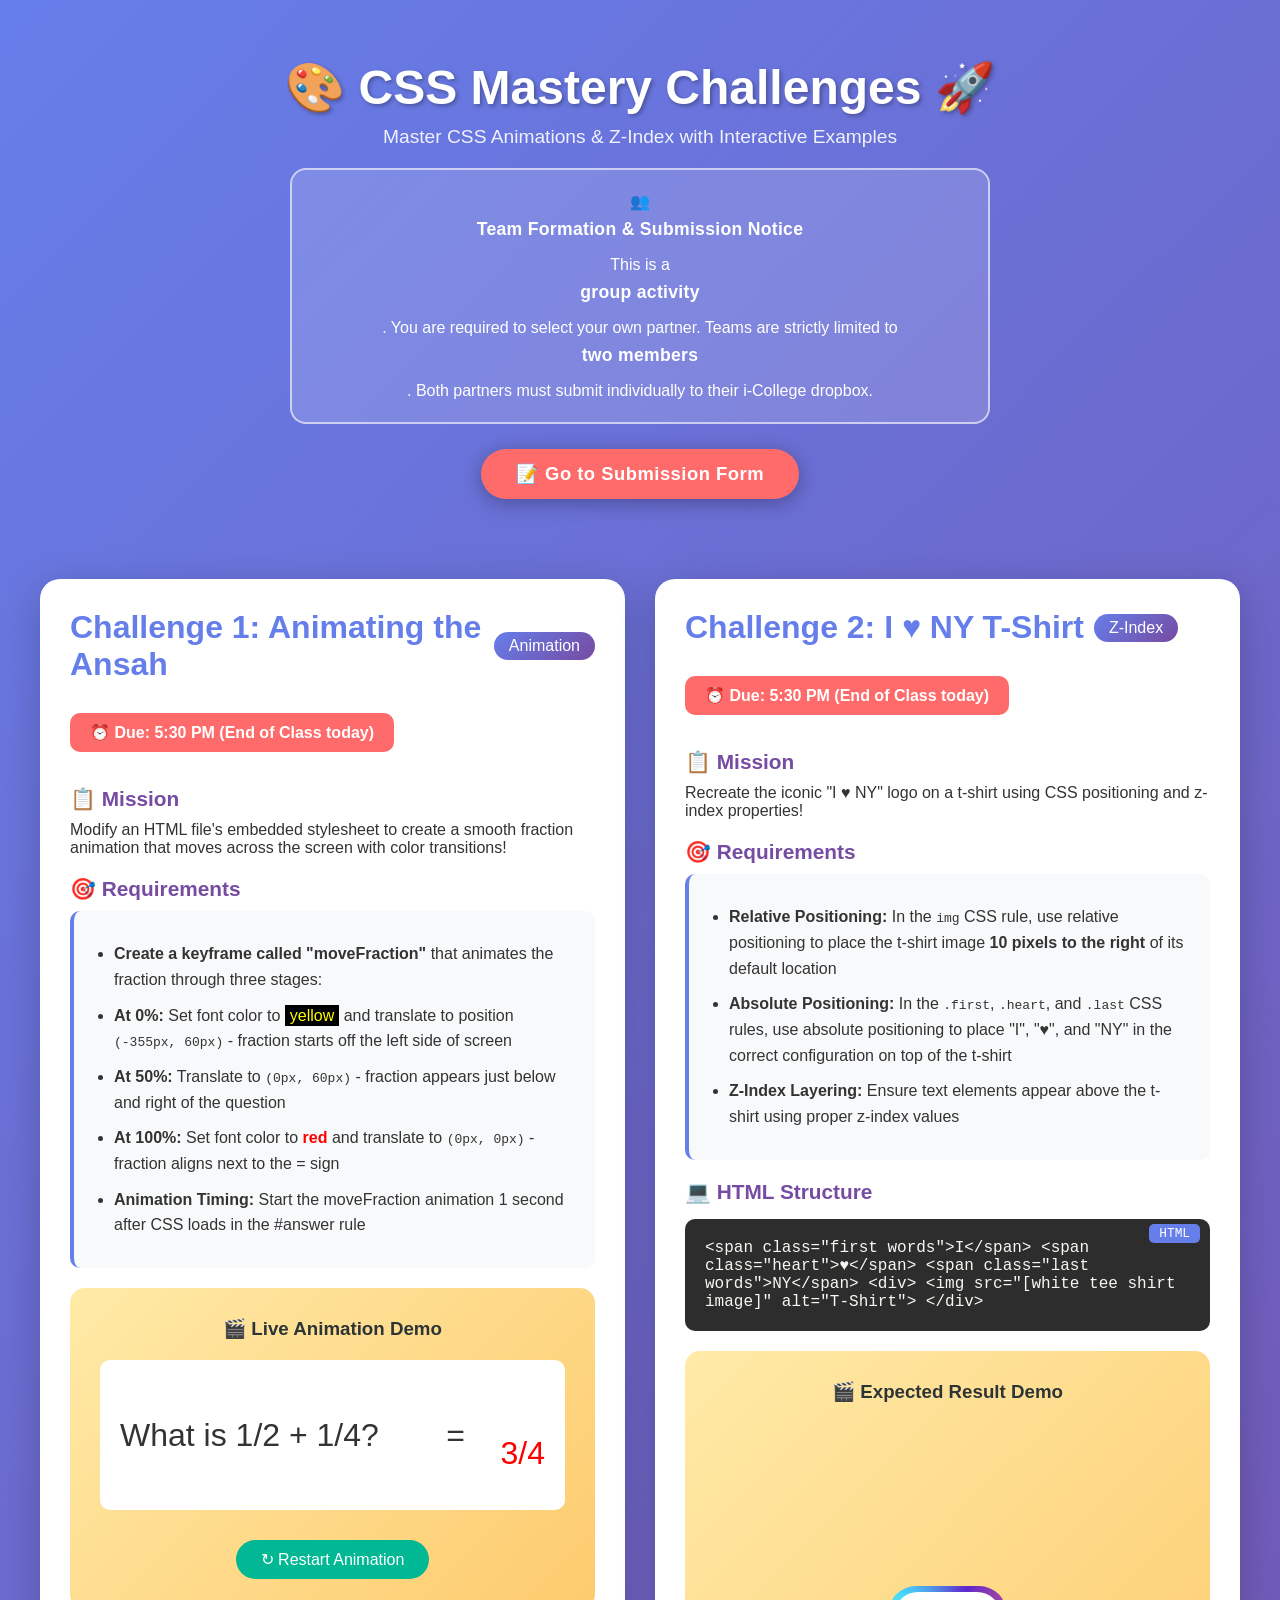
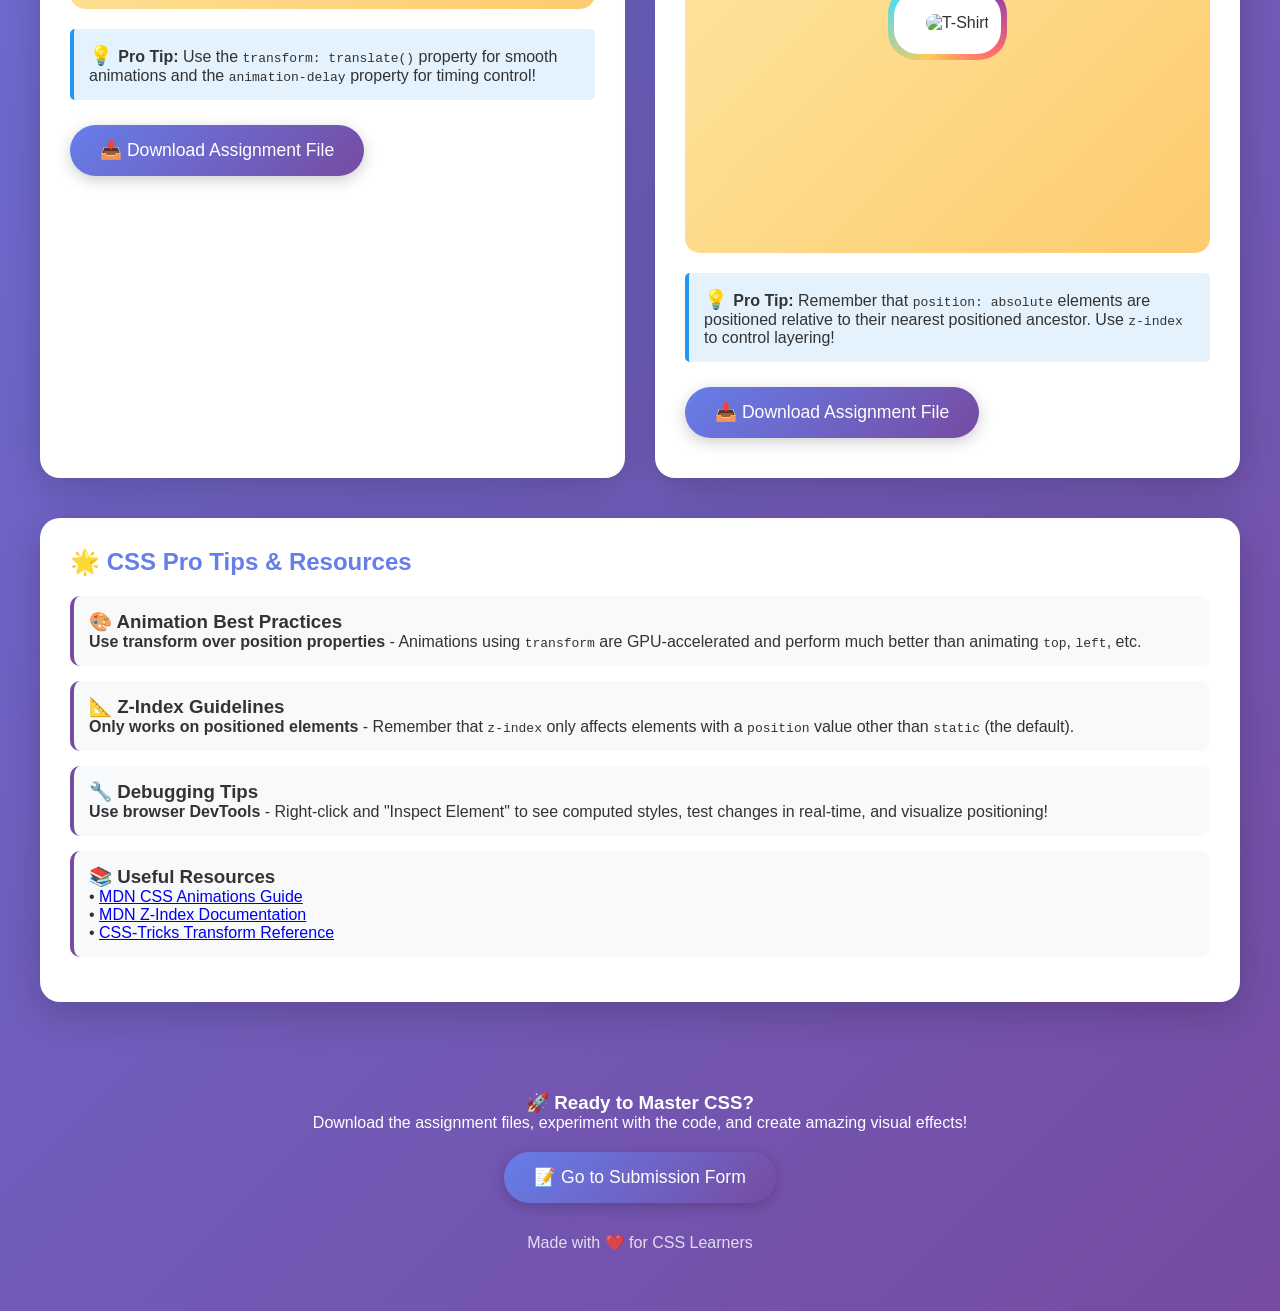
==== css_mastery/submission.html @ a3dac6ff "initilized submission code" ====
<!DOCTYPE html>
<html lang="en">
<head>
    <meta charset="UTF-8">
    <meta name="viewport" content="width=device-width, initial-scale=1.0">
    <title>CSS Animation & Z-Index Challenges 🎨</title>
    <style>
        * {
            margin: 0;
            padding: 0;
            box-sizing: border-box;
        }

        body {
            font-family: 'Segoe UI', Tahoma, Geneva, Verdana, sans-serif;
            background: linear-gradient(135deg, #667eea 0%, #764ba2 100%);
            min-height: 100vh;
            padding: 20px;
            color: #333;
        }

        .container {
            max-width: 1200px;
            margin: 0 auto;
        }

        header {
            text-align: center;
            color: white;
            padding: 40px 20px;
            animation: fadeInDown 1s ease-out;
        }

        header h1 {
            font-size: 3em;
            margin-bottom: 10px;
            text-shadow: 2px 2px 4px rgba(0,0,0,0.3);
        }

        header p {
            font-size: 1.2em;
            opacity: 0.9;
        }

        .assignments-grid {
            display: grid;
            grid-template-columns: repeat(auto-fit, minmax(500px, 1fr));
            gap: 30px;
            margin-top: 40px;
        }

        .assignment-card {
            background: white;
            border-radius: 20px;
            padding: 30px;
            box-shadow: 0 10px 40px rgba(0,0,0,0.2);
            transition: transform 0.3s ease, box-shadow 0.3s ease;
            animation: fadeInUp 1s ease-out;
        }

        .assignment-card:hover {
            transform: translateY(-10px);
            box-shadow: 0 15px 50px rgba(0,0,0,0.3);
        }

        .assignment-card h2 {
            color: #667eea;
            font-size: 2em;
            margin-bottom: 15px;
            display: flex;
            align-items: center;
            gap: 10px;
        }

        .badge {
            background: linear-gradient(135deg, #667eea 0%, #764ba2 100%);
            color: white;
            padding: 5px 15px;
            border-radius: 20px;
            font-size: 0.5em;
            font-weight: normal;
        }

        .due-date {
            background: #ff6b6b;
            color: white;
            padding: 10px 20px;
            border-radius: 10px;
            display: inline-block;
            margin: 15px 0;
            font-weight: bold;
            animation: pulse 2s infinite;
        }

        .section {
            margin: 20px 0;
        }

        .section h3 {
            color: #764ba2;
            margin-bottom: 10px;
            font-size: 1.3em;
        }

        .requirements {
            background: #f8f9fa;
            padding: 20px;
            border-radius: 10px;
            border-left: 4px solid #667eea;
        }

        .requirements ul {
            margin-left: 20px;
        }

        .requirements li {
            margin: 10px 0;
            line-height: 1.6;
        }

        .code-block {
            background: #2d2d2d;
            color: #f8f8f2;
            padding: 20px;
            border-radius: 10px;
            margin: 15px 0;
            overflow-x: auto;
            font-family: 'Courier New', monospace;
            position: relative;
        }

        .code-block::before {
            content: "HTML";
            position: absolute;
            top: 5px;
            right: 10px;
            background: #667eea;
            color: white;
            padding: 2px 10px;
            border-radius: 5px;
            font-size: 0.8em;
        }

        .demo-section {
            background: linear-gradient(135deg, #ffeaa7 0%, #fdcb6e 100%);
            padding: 30px;
            border-radius: 15px;
            margin: 20px 0;
            text-align: center;
        }

        .demo-section h3 {
            color: #2d3436;
            margin-bottom: 20px;
        }

        /* Animation Demo */
        #fraction-demo {
            position: relative;
            height: 150px;
            background: white;
            border-radius: 10px;
            padding: 20px;
            margin: 20px 0;
            overflow: hidden;
        }

        .question {
            font-size: 2em;
            position: absolute;
            left: 20px;
            top: 50%;
            transform: translateY(-50%);
        }

        .equals {
            font-size: 2em;
            position: absolute;
            right: 100px;
            top: 50%;
            transform: translateY(-50%);
        }

        #answer {
            font-size: 2em;
            position: absolute;
            animation: moveFraction 3s ease-in-out 1s forwards;
        }

        @keyframes moveFraction {
            0% {
                color: yellow;
                transform: translate(-355px, 60px);
            }
            50% {
                transform: translate(0px, 60px);
            }
            100% {
                color: red;
                transform: translate(0px, 0px);
            }
        }

        /* T-Shirt Demo */
        #tshirt-demo {
            position: relative;
            height: 400px;
            display: flex;
            justify-content: center;
            align-items: center;
        }

        .tshirt-container {
            position: relative;
            display: inline-block;
            padding: 22px;
            border-radius: 24px;
        }

        .tshirt-container::before {
            content: "";
            position: absolute;
            inset: -6px;
            border-radius: 28px;
            background: conic-gradient(
                from 120deg,
                #ff6b6b,
                #feca57,
                #48dbfb,
                #5f27cd,
                #ff6b6b
            );
            z-index: 0;
        }

        .tshirt-container::after {
            content: "";
            position: absolute;
            inset: 0;
            border-radius: 24px;
            background: white;
            z-index: 0;
        }

        .tshirt-container > * {
            position: relative;
            z-index: 1;
        }

        .tshirt-img {
            position: relative;
            left: 10px;
            width: 300px;
            height: auto;
            z-index: 1;
            border-radius: 12px;
        }

        .overlay-text {
            position: absolute;
            font-size: 3em;
            font-weight: bold;
            font-family: Arial, sans-serif;
        }

        .first {
            top: 100px;
            left: 80px;
            color: white;
            z-index: 10;
        }

        .heart {
            top: 140px;
            left: 110px;
            color: red;
            font-size: 4em;
            z-index: 10;
        }

        .last {
            top: 190px;
            left: 75px;
            color: white;
            z-index: 10;
        }

        .download-btn {
            background: linear-gradient(135deg, #667eea 0%, #764ba2 100%);
            color: white;
            padding: 15px 30px;
            border: none;
            border-radius: 30px;
            font-size: 1.1em;
            cursor: pointer;
            transition: all 0.3s ease;
            text-decoration: none;
            display: inline-block;
            margin: 10px 0;
            box-shadow: 0 4px 15px rgba(0,0,0,0.2);
        }

        .download-btn:hover {
            transform: scale(1.05);
            box-shadow: 0 6px 20px rgba(0,0,0,0.3);
        }

        .interactive-hint {
            background: #e3f2fd;
            border-left: 4px solid #2196f3;
            padding: 15px;
            border-radius: 5px;
            margin: 15px 0;
        }

        .interactive-hint::before {
            content: "💡 ";
            font-size: 1.2em;
        }

        @keyframes fadeInDown {
            from {
                opacity: 0;
                transform: translateY(-30px);
            }
            to {
                opacity: 1;
                transform: translateY(0);
            }
        }

        @keyframes fadeInUp {
            from {
                opacity: 0;
                transform: translateY(30px);
            }
            to {
                opacity: 1;
                transform: translateY(0);
            }
        }

        @keyframes pulse {
            0%, 100% {
                transform: scale(1);
            }
            50% {
                transform: scale(1.05);
            }
        }

        .restart-btn {
            background: #00b894;
            color: white;
            padding: 10px 25px;
            border: none;
            border-radius: 20px;
            cursor: pointer;
            font-size: 1em;
            margin-top: 10px;
            transition: all 0.3s ease;
        }

        .restart-btn:hover {
            background: #00a383;
            transform: scale(1.05);
        }

        .team-alert {
            background: rgba(255,255,255,0.15);
            border: 2px solid rgba(255,255,255,0.6);
            border-radius: 16px;
            padding: 18px 25px;
            margin: 20px auto 0;
            max-width: 700px;
            color: white;
            font-size: 1em;
            line-height: 1.7;
        }

        .team-alert strong {
            font-size: 1.1em;
            display: block;
            margin-bottom: 6px;
            letter-spacing: 0.3px;
        }

        .submit-banner {
            display: inline-block;
            margin-top: 25px;
            background: #ff6b6b;
            color: white;
            padding: 14px 35px;
            border-radius: 30px;
            font-size: 1.15em;
            font-weight: bold;
            text-decoration: none;
            box-shadow: 0 4px 20px rgba(0,0,0,0.3);
            animation: pulse 2s infinite;
            letter-spacing: 0.5px;
        }

        .submit-banner:hover {
            background: #e55a5a;
            transform: scale(1.05);
        }

        footer {
            text-align: center;
            color: white;
            padding: 40px 20px;
            margin-top: 50px;
        }

        .tips-section {
            background: white;
            padding: 30px;
            border-radius: 20px;
            margin-top: 40px;
            box-shadow: 0 10px 40px rgba(0,0,0,0.2);
        }

        .tips-section h2 {
            color: #667eea;
            margin-bottom: 20px;
        }

        .tip-card {
            background: #f8f9fa;
            padding: 15px;
            border-radius: 10px;
            margin: 15px 0;
            border-left: 4px solid #764ba2;
        }

        @media (max-width: 768px) {
            .assignments-grid {
                grid-template-columns: 1fr;
            }
            
            header h1 {
                font-size: 2em;
            }
            
            .tshirt-img {
                width: 200px;
            }
            
            .overlay-text {
                font-size: 2em;
            }
        }
    </style>
</head>
<body>
    <div class="container">
        <header>
            <h1>🎨 CSS Mastery Challenges 🚀</h1>
            <p>Master CSS Animations & Z-Index with Interactive Examples</p>

            <div class="team-alert">
                👥 <strong>Team Formation &amp; Submission Notice</strong>
                This is a <strong>group activity</strong>. You are required to select your own partner.
                Teams are strictly limited to <strong>two members</strong>.
                Both partners must submit individually to their i-College dropbox.
            </div>

            <a href="submission_Template.html" class="submit-banner">📝 Go to Submission Form</a>
        </header>

        <div class="assignments-grid">
            <!-- Assignment 1: Animation -->
            <div class="assignment-card">
                <h2>
                    Challenge 1: Animating the Ansah
                    <span class="badge">Animation</span>
                </h2>
                
                <div class="due-date">⏰ Due: 5:30 PM (End of Class today)</div>

                <div class="section">
                    <h3>📋 Mission</h3>
                    <p>Modify an HTML file's embedded stylesheet to create a smooth fraction animation that moves across the screen with color transitions!</p>
                </div>

                <div class="section">
                    <h3>🎯 Requirements</h3>
                    <div class="requirements">
                        <ul>
                            <li><strong>Create a keyframe called "moveFraction"</strong> that animates the fraction through three stages:</li>
                            <li><strong>At 0%:</strong> Set font color to <span style="color: yellow; background: black; padding: 2px 5px;">yellow</span> and translate to position <code>(-355px, 60px)</code> - fraction starts off the left side of screen</li>
                            <li><strong>At 50%:</strong> Translate to <code>(0px, 60px)</code> - fraction appears just below and right of the question</li>
                            <li><strong>At 100%:</strong> Set font color to <span style="color: red; font-weight: bold;">red</span> and translate to <code>(0px, 0px)</code> - fraction aligns next to the = sign</li>
                            <li><strong>Animation Timing:</strong> Start the moveFraction animation 1 second after CSS loads in the #answer rule</li>
                        </ul>
                    </div>
                </div>

                <div class="demo-section">
                    <h3>🎬 Live Animation Demo</h3>
                    <div id="fraction-demo">
                        <span class="question">What is 1/2 + 1/4?</span>
                        <span class="equals">=</span>
                        <span id="answer" style="right: 20px; top: 50%; transform: translateY(-50%);">3/4</span>
                    </div>
                    <button class="restart-btn" onclick="restartAnimation()">↻ Restart Animation</button>
                </div>

                <div class="interactive-hint">
                    <strong>Pro Tip:</strong> Use the <code>transform: translate()</code> property for smooth animations and the <code>animation-delay</code> property for timing control!
                </div>

                <a href="challenge1_2.docx" class="download-btn">
                    📥 Download Assignment File
                </a>
            </div>

            <!-- Assignment 2: Z-Index -->
            <div class="assignment-card">
                <h2>
                    Challenge 2: I ♥ NY T-Shirt
                    <span class="badge">Z-Index</span>
                </h2>
                
                <div class="due-date">⏰ Due: 5:30 PM (End of Class today)</div>

                <div class="section">
                    <h3>📋 Mission</h3>
                    <p>Recreate the iconic "I ♥ NY" logo on a t-shirt using CSS positioning and z-index properties!</p>
                </div>

                <div class="section">
                    <h3>🎯 Requirements</h3>
                    <div class="requirements">
                        <ul>
                            <li><strong>Relative Positioning:</strong> In the <code>img</code> CSS rule, use relative positioning to place the t-shirt image <strong>10 pixels to the right</strong> of its default location</li>
                            <li><strong>Absolute Positioning:</strong> In the <code>.first</code>, <code>.heart</code>, and <code>.last</code> CSS rules, use absolute positioning to place "I", "♥", and "NY" in the correct configuration on top of the t-shirt</li>
                            <li><strong>Z-Index Layering:</strong> Ensure text elements appear above the t-shirt using proper z-index values</li>
                        </ul>
                    </div>
                </div>

                <div class="section">
                    <h3>💻 HTML Structure</h3>
                    <div class="code-block">
&lt;span class="first words"&gt;I&lt;/span&gt;
&lt;span class="heart"&gt;&hearts;&lt;/span&gt;
&lt;span class="last words"&gt;NY&lt;/span&gt;
&lt;div&gt;
    &lt;img src="[white tee shirt image]" alt="T-Shirt"&gt;
&lt;/div&gt;
                    </div>
                </div>

                <div class="demo-section">
                    <h3>🎬 Expected Result Demo</h3>
                    <div id="tshirt-demo">
                        <div class="tshirt-container">
                            <img class="tshirt-img" src="tshit.png" alt="T-Shirt">
                        </div>
                    </div>
                </div>

                <div class="interactive-hint">
                    <strong>Pro Tip:</strong> Remember that <code>position: absolute</code> elements are positioned relative to their nearest positioned ancestor. Use <code>z-index</code> to control layering!
                </div>

                <a href="challenge1_2.docx" class="download-btn">
                    📥 Download Assignment File
                </a>
            </div>
        </div>

        <!-- Tips Section -->
        <div class="tips-section">
            <h2>🌟 CSS Pro Tips & Resources</h2>
            
            <div class="tip-card">
                <h3>🎨 Animation Best Practices</h3>
                <p><strong>Use transform over position properties</strong> - Animations using <code>transform</code> are GPU-accelerated and perform much better than animating <code>top</code>, <code>left</code>, etc.</p>
            </div>

            <div class="tip-card">
                <h3>📐 Z-Index Guidelines</h3>
                <p><strong>Only works on positioned elements</strong> - Remember that <code>z-index</code> only affects elements with a <code>position</code> value other than <code>static</code> (the default).</p>
            </div>

            <div class="tip-card">
                <h3>🔧 Debugging Tips</h3>
                <p><strong>Use browser DevTools</strong> - Right-click and "Inspect Element" to see computed styles, test changes in real-time, and visualize positioning!</p>
            </div>

            <div class="tip-card">
                <h3>📚 Useful Resources</h3>
                <p>
                    • <a href="index.html" target="_blank">MDN CSS Animations Guide</a><br>
                    • <a href="index.html" target="_blank">MDN Z-Index Documentation</a><br>
                    • <a href="index.html" target="_blank">CSS-Tricks Transform Reference</a>
                </p>
            </div>
        </div>

        <footer>
            <h3>🚀 Ready to Master CSS?</h3>
            <p>Download the assignment files, experiment with the code, and create amazing visual effects!</p>
            <a href="submission_Template.html" class="download-btn" style="margin-top: 20px; display: inline-block;">
                📝 Go to Submission Form
            </a>
            <p style="margin-top: 20px; opacity: 0.8;">Made with ❤️ for CSS Learners</p>
        </footer>
    </div>

    <script>
        function restartAnimation() {
            const answer = document.getElementById('answer');
            answer.style.animation = 'none';
            setTimeout(() => {
                answer.style.animation = 'moveFraction 3s ease-in-out 1s forwards';
            }, 10);
        }

        // Add some interactive sparkle effect
        document.querySelectorAll('.assignment-card').forEach(card => {
            card.addEventListener('mouseenter', function() {
                this.style.transition = 'all 0.3s ease';
            });
        });

        // Console message for students
        console.log('%c🎨 Welcome CSS Challenger! 🚀', 'font-size: 20px; color: #667eea; font-weight: bold;');
        console.log('%cTip: Open DevTools to inspect the demo animations and learn how they work!', 'font-size: 14px; color: #764ba2;');
    </script>
</body>
</html>
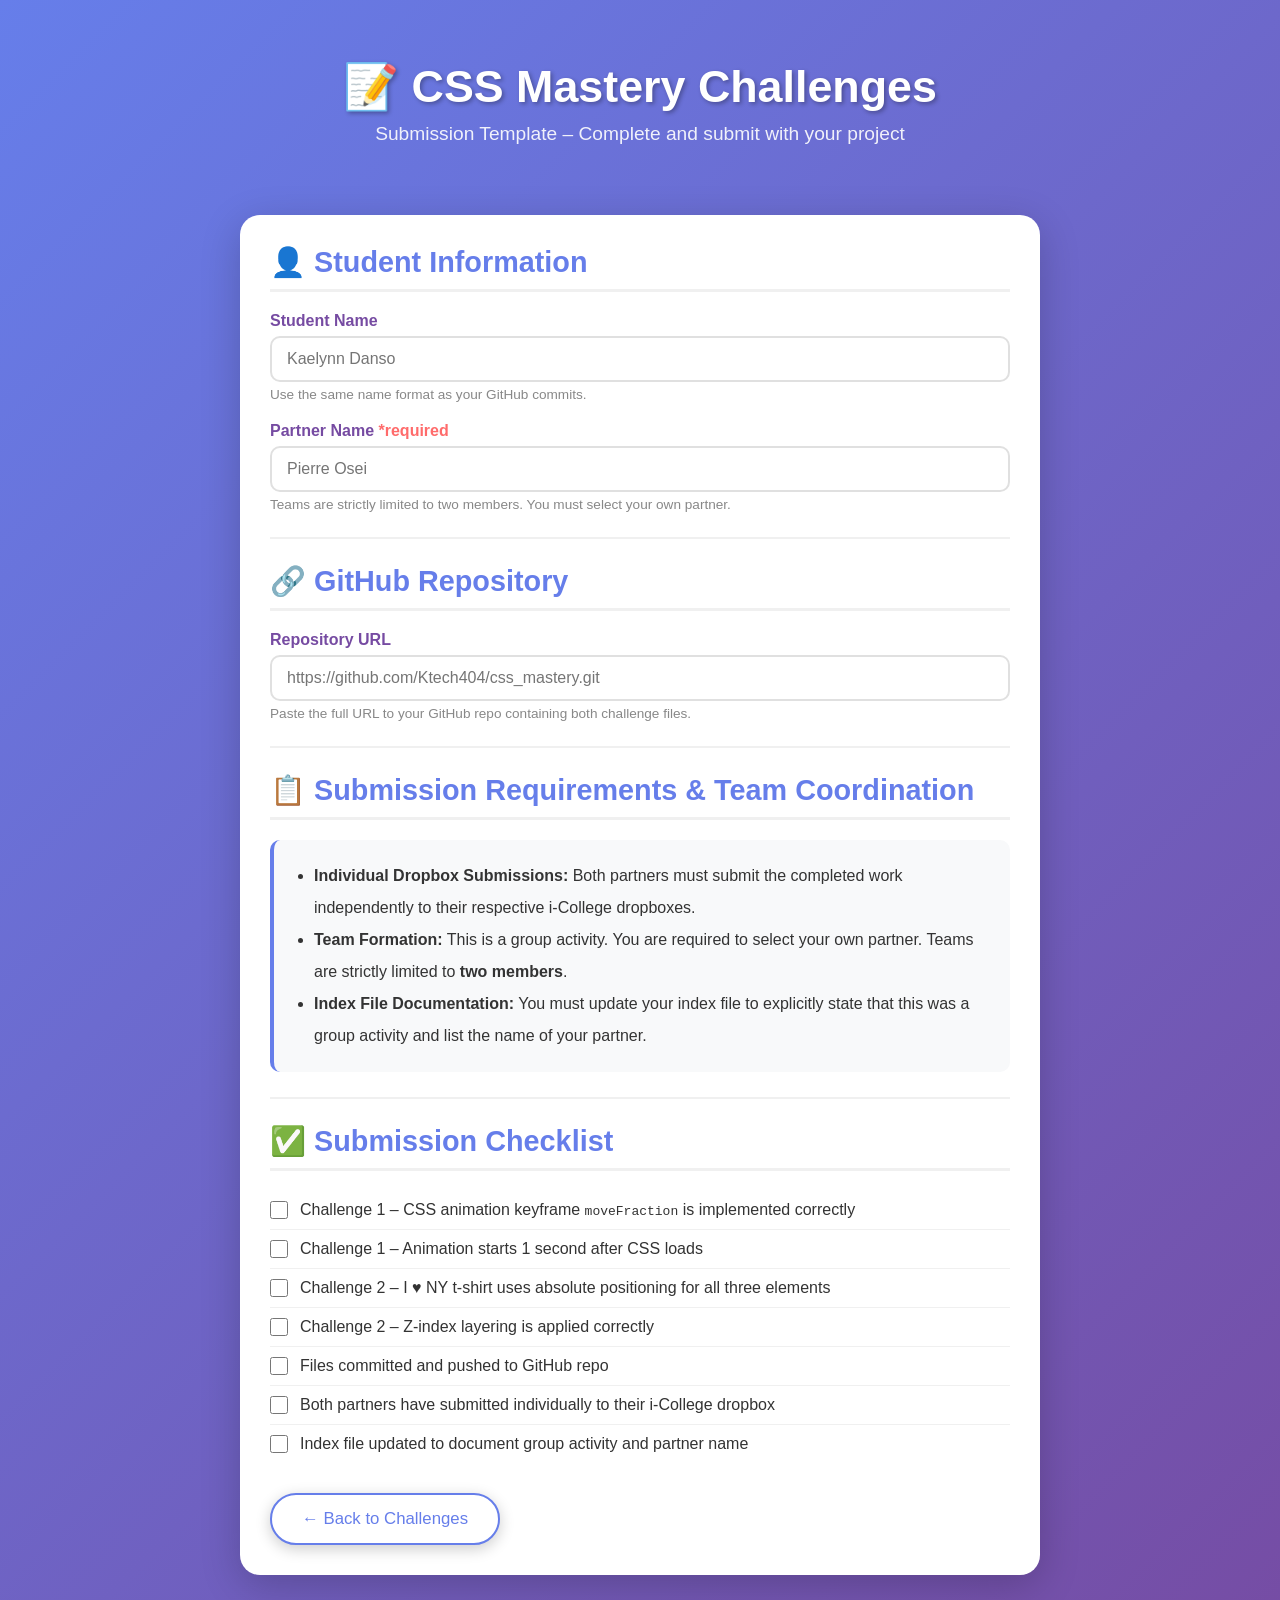
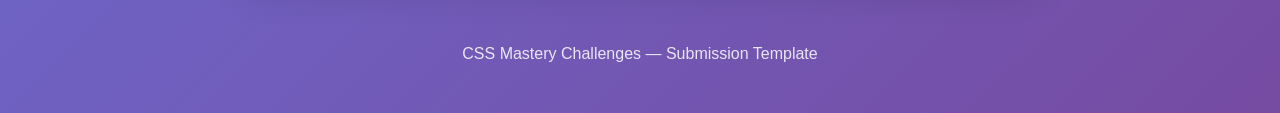
==== commit d3e1cdf8: "Uploaded the correct HTML version and ammended fields to reflect team info" ====
--- a/css_mastery/submission.html
+++ b/css_mastery/submission.html
@@ -4,7 +4,7 @@
 <head>
     <meta charset="UTF-8">
     <meta name="viewport" content="width=device-width, initial-scale=1.0">
-    <title>CSS Animation & Z-Index Challenges 🎨</title>
+    <title>CSS Mastery Challenges – Submission</title>
     <style>
         * {
             margin: 0;
@@ -21,7 +21,7 @@
         }
 
         .container {
-            max-width: 1200px;
+            max-width: 800px;
             margin: 0 auto;
         }
 
@@ -29,11 +29,10 @@
             text-align: center;
             color: white;
             padding: 40px 20px;
-            animation: fadeInDown 1s ease-out;
         }
 
         header h1 {
-            font-size: 3em;
+            font-size: 2.8em;
             margin-bottom: 10px;
             text-shadow: 2px 2px 4px rgba(0,0,0,0.3);
         }
@@ -43,593 +42,222 @@
             opacity: 0.9;
         }
 
-        .assignments-grid {
-            display: grid;
-            grid-template-columns: repeat(auto-fit, minmax(500px, 1fr));
-            gap: 30px;
-            margin-top: 40px;
-        }
-
-        .assignment-card {
+        .card {
             background: white;
             border-radius: 20px;
             padding: 30px;
             box-shadow: 0 10px 40px rgba(0,0,0,0.2);
-            transition: transform 0.3s ease, box-shadow 0.3s ease;
-            animation: fadeInUp 1s ease-out;
-        }
-
-        .assignment-card:hover {
-            transform: translateY(-10px);
-            box-shadow: 0 15px 50px rgba(0,0,0,0.3);
-        }
-
-        .assignment-card h2 {
+            margin-top: 30px;
+        }
+
+        .card h2 {
             color: #667eea;
-            font-size: 2em;
-            margin-bottom: 15px;
+            font-size: 1.8em;
+            margin-bottom: 20px;
+            padding-bottom: 10px;
+            border-bottom: 3px solid #f0f0f0;
+        }
+
+        .form-group {
+            margin-bottom: 20px;
+        }
+
+        .form-group label {
+            display: block;
+            font-weight: 600;
+            color: #764ba2;
+            margin-bottom: 6px;
+            font-size: 1em;
+        }
+
+        .form-group input[type="text"],
+        .form-group input[type="url"] {
+            width: 100%;
+            padding: 12px 15px;
+            border: 2px solid #e0e0e0;
+            border-radius: 10px;
+            font-size: 1em;
+            font-family: 'Segoe UI', Tahoma, Geneva, Verdana, sans-serif;
+            transition: border-color 0.3s ease, box-shadow 0.3s ease;
+            outline: none;
+        }
+
+        .form-group input[type="text"]:focus,
+        .form-group input[type="url"]:focus {
+            border-color: #667eea;
+            box-shadow: 0 0 0 3px rgba(102,126,234,0.15);
+        }
+
+        .form-group .hint {
+            margin-top: 5px;
+            font-size: 0.85em;
+            color: #888;
+        }
+
+        .divider {
+            border: none;
+            border-top: 2px solid #f0f0f0;
+            margin: 25px 0;
+        }
+
+        .checklist {
+            list-style: none;
+            margin-top: 10px;
+        }
+
+        .checklist li {
             display: flex;
             align-items: center;
-            gap: 10px;
-        }
-
-        .badge {
+            gap: 12px;
+            padding: 10px 0;
+            border-bottom: 1px solid #f0f0f0;
+            font-size: 1em;
+        }
+
+        .checklist li:last-child {
+            border-bottom: none;
+        }
+
+        .checklist input[type="checkbox"] {
+            width: 18px;
+            height: 18px;
+            accent-color: #667eea;
+            cursor: pointer;
+            flex-shrink: 0;
+        }
+
+        .btn-row {
+            display: flex;
+            gap: 15px;
+            margin-top: 30px;
+            flex-wrap: wrap;
+        }
+
+        .btn {
             background: linear-gradient(135deg, #667eea 0%, #764ba2 100%);
             color: white;
-            padding: 5px 15px;
-            border-radius: 20px;
-            font-size: 0.5em;
-            font-weight: normal;
-        }
-
-        .due-date {
-            background: #ff6b6b;
-            color: white;
-            padding: 10px 20px;
-            border-radius: 10px;
-            display: inline-block;
-            margin: 15px 0;
-            font-weight: bold;
-            animation: pulse 2s infinite;
-        }
-
-        .section {
-            margin: 20px 0;
-        }
-
-        .section h3 {
-            color: #764ba2;
-            margin-bottom: 10px;
-            font-size: 1.3em;
-        }
-
-        .requirements {
-            background: #f8f9fa;
-            padding: 20px;
-            border-radius: 10px;
-            border-left: 4px solid #667eea;
-        }
-
-        .requirements ul {
-            margin-left: 20px;
-        }
-
-        .requirements li {
-            margin: 10px 0;
-            line-height: 1.6;
-        }
-
-        .code-block {
-            background: #2d2d2d;
-            color: #f8f8f2;
-            padding: 20px;
-            border-radius: 10px;
-            margin: 15px 0;
-            overflow-x: auto;
-            font-family: 'Courier New', monospace;
-            position: relative;
-        }
-
-        .code-block::before {
-            content: "HTML";
-            position: absolute;
-            top: 5px;
-            right: 10px;
-            background: #667eea;
-            color: white;
-            padding: 2px 10px;
-            border-radius: 5px;
-            font-size: 0.8em;
-        }
-
-        .demo-section {
-            background: linear-gradient(135deg, #ffeaa7 0%, #fdcb6e 100%);
-            padding: 30px;
-            border-radius: 15px;
-            margin: 20px 0;
-            text-align: center;
-        }
-
-        .demo-section h3 {
-            color: #2d3436;
-            margin-bottom: 20px;
-        }
-
-        /* Animation Demo */
-        #fraction-demo {
-            position: relative;
-            height: 150px;
-            background: white;
-            border-radius: 10px;
-            padding: 20px;
-            margin: 20px 0;
-            overflow: hidden;
-        }
-
-        .question {
-            font-size: 2em;
-            position: absolute;
-            left: 20px;
-            top: 50%;
-            transform: translateY(-50%);
-        }
-
-        .equals {
-            font-size: 2em;
-            position: absolute;
-            right: 100px;
-            top: 50%;
-            transform: translateY(-50%);
-        }
-
-        #answer {
-            font-size: 2em;
-            position: absolute;
-            animation: moveFraction 3s ease-in-out 1s forwards;
-        }
-
-        @keyframes moveFraction {
-            0% {
-                color: yellow;
-                transform: translate(-355px, 60px);
-            }
-            50% {
-                transform: translate(0px, 60px);
-            }
-            100% {
-                color: red;
-                transform: translate(0px, 0px);
-            }
-        }
-
-        /* T-Shirt Demo */
-        #tshirt-demo {
-            position: relative;
-            height: 400px;
-            display: flex;
-            justify-content: center;
-            align-items: center;
-        }
-
-        .tshirt-container {
-            position: relative;
-            display: inline-block;
-            padding: 22px;
-            border-radius: 24px;
-        }
-
-        .tshirt-container::before {
-            content: "";
-            position: absolute;
-            inset: -6px;
-            border-radius: 28px;
-            background: conic-gradient(
-                from 120deg,
-                #ff6b6b,
-                #feca57,
-                #48dbfb,
-                #5f27cd,
-                #ff6b6b
-            );
-            z-index: 0;
-        }
-
-        .tshirt-container::after {
-            content: "";
-            position: absolute;
-            inset: 0;
-            border-radius: 24px;
-            background: white;
-            z-index: 0;
-        }
-
-        .tshirt-container > * {
-            position: relative;
-            z-index: 1;
-        }
-
-        .tshirt-img {
-            position: relative;
-            left: 10px;
-            width: 300px;
-            height: auto;
-            z-index: 1;
-            border-radius: 12px;
-        }
-
-        .overlay-text {
-            position: absolute;
-            font-size: 3em;
-            font-weight: bold;
-            font-family: Arial, sans-serif;
-        }
-
-        .first {
-            top: 100px;
-            left: 80px;
-            color: white;
-            z-index: 10;
-        }
-
-        .heart {
-            top: 140px;
-            left: 110px;
-            color: red;
-            font-size: 4em;
-            z-index: 10;
-        }
-
-        .last {
-            top: 190px;
-            left: 75px;
-            color: white;
-            z-index: 10;
-        }
-
-        .download-btn {
-            background: linear-gradient(135deg, #667eea 0%, #764ba2 100%);
-            color: white;
-            padding: 15px 30px;
+            padding: 14px 30px;
             border: none;
             border-radius: 30px;
-            font-size: 1.1em;
+            font-size: 1.05em;
             cursor: pointer;
             transition: all 0.3s ease;
             text-decoration: none;
             display: inline-block;
-            margin: 10px 0;
             box-shadow: 0 4px 15px rgba(0,0,0,0.2);
-        }
-
-        .download-btn:hover {
+            font-family: 'Segoe UI', Tahoma, Geneva, Verdana, sans-serif;
+        }
+
+        .btn:hover {
             transform: scale(1.05);
             box-shadow: 0 6px 20px rgba(0,0,0,0.3);
         }
 
-        .interactive-hint {
-            background: #e3f2fd;
-            border-left: 4px solid #2196f3;
-            padding: 15px;
-            border-radius: 5px;
-            margin: 15px 0;
-        }
-
-        .interactive-hint::before {
-            content: "💡 ";
-            font-size: 1.2em;
-        }
-
-        @keyframes fadeInDown {
-            from {
-                opacity: 0;
-                transform: translateY(-30px);
-            }
-            to {
-                opacity: 1;
-                transform: translateY(0);
-            }
-        }
-
-        @keyframes fadeInUp {
-            from {
-                opacity: 0;
-                transform: translateY(30px);
-            }
-            to {
-                opacity: 1;
-                transform: translateY(0);
-            }
-        }
-
-        @keyframes pulse {
-            0%, 100% {
-                transform: scale(1);
-            }
-            50% {
-                transform: scale(1.05);
-            }
-        }
-
-        .restart-btn {
-            background: #00b894;
-            color: white;
-            padding: 10px 25px;
-            border: none;
-            border-radius: 20px;
-            cursor: pointer;
-            font-size: 1em;
-            margin-top: 10px;
-            transition: all 0.3s ease;
-        }
-
-        .restart-btn:hover {
-            background: #00a383;
-            transform: scale(1.05);
-        }
-
-        .team-alert {
-            background: rgba(255,255,255,0.15);
-            border: 2px solid rgba(255,255,255,0.6);
-            border-radius: 16px;
-            padding: 18px 25px;
-            margin: 20px auto 0;
-            max-width: 700px;
-            color: white;
-            font-size: 1em;
-            line-height: 1.7;
-        }
-
-        .team-alert strong {
-            font-size: 1.1em;
-            display: block;
-            margin-bottom: 6px;
-            letter-spacing: 0.3px;
-        }
-
-        .submit-banner {
-            display: inline-block;
-            margin-top: 25px;
-            background: #ff6b6b;
-            color: white;
-            padding: 14px 35px;
-            border-radius: 30px;
-            font-size: 1.15em;
-            font-weight: bold;
-            text-decoration: none;
-            box-shadow: 0 4px 20px rgba(0,0,0,0.3);
-            animation: pulse 2s infinite;
-            letter-spacing: 0.5px;
-        }
-
-        .submit-banner:hover {
-            background: #e55a5a;
-            transform: scale(1.05);
+        .btn-secondary {
+            background: white;
+            color: #667eea;
+            border: 2px solid #667eea;
+        }
+
+        .btn-secondary:hover {
+            background: #667eea;
+            color: white;
         }
 
         footer {
             text-align: center;
             color: white;
-            padding: 40px 20px;
-            margin-top: 50px;
-        }
-
-        .tips-section {
-            background: white;
-            padding: 30px;
-            border-radius: 20px;
+            padding: 30px 20px;
             margin-top: 40px;
-            box-shadow: 0 10px 40px rgba(0,0,0,0.2);
-        }
-
-        .tips-section h2 {
-            color: #667eea;
-            margin-bottom: 20px;
-        }
-
-        .tip-card {
-            background: #f8f9fa;
-            padding: 15px;
-            border-radius: 10px;
-            margin: 15px 0;
-            border-left: 4px solid #764ba2;
-        }
-
-        @media (max-width: 768px) {
-            .assignments-grid {
-                grid-template-columns: 1fr;
-            }
-            
-            header h1 {
-                font-size: 2em;
-            }
-            
-            .tshirt-img {
-                width: 200px;
-            }
-            
-            .overlay-text {
-                font-size: 2em;
-            }
+            opacity: 0.85;
         }
     </style>
 </head>
 <body>
     <div class="container">
         <header>
-            <h1>🎨 CSS Mastery Challenges 🚀</h1>
-            <p>Master CSS Animations & Z-Index with Interactive Examples</p>
-
-            <div class="team-alert">
-                👥 <strong>Team Formation &amp; Submission Notice</strong>
-                This is a <strong>group activity</strong>. You are required to select your own partner.
-                Teams are strictly limited to <strong>two members</strong>.
-                Both partners must submit individually to their i-College dropbox.
-            </div>
-
-            <a href="submission_Template.html" class="submit-banner">📝 Go to Submission Form</a>
+            <h1>📝 CSS Mastery Challenges</h1>
+            <p>Submission Template – Complete and submit with your project</p>
         </header>
 
-        <div class="assignments-grid">
-            <!-- Assignment 1: Animation -->
-            <div class="assignment-card">
-                <h2>
-                    Challenge 1: Animating the Ansah
-                    <span class="badge">Animation</span>
-                </h2>
-                
-                <div class="due-date">⏰ Due: 5:30 PM (End of Class today)</div>
-
-                <div class="section">
-                    <h3>📋 Mission</h3>
-                    <p>Modify an HTML file's embedded stylesheet to create a smooth fraction animation that moves across the screen with color transitions!</p>
-                </div>
-
-                <div class="section">
-                    <h3>🎯 Requirements</h3>
-                    <div class="requirements">
-                        <ul>
-                            <li><strong>Create a keyframe called "moveFraction"</strong> that animates the fraction through three stages:</li>
-                            <li><strong>At 0%:</strong> Set font color to <span style="color: yellow; background: black; padding: 2px 5px;">yellow</span> and translate to position <code>(-355px, 60px)</code> - fraction starts off the left side of screen</li>
-                            <li><strong>At 50%:</strong> Translate to <code>(0px, 60px)</code> - fraction appears just below and right of the question</li>
-                            <li><strong>At 100%:</strong> Set font color to <span style="color: red; font-weight: bold;">red</span> and translate to <code>(0px, 0px)</code> - fraction aligns next to the = sign</li>
-                            <li><strong>Animation Timing:</strong> Start the moveFraction animation 1 second after CSS loads in the #answer rule</li>
-                        </ul>
-                    </div>
-                </div>
-
-                <div class="demo-section">
-                    <h3>🎬 Live Animation Demo</h3>
-                    <div id="fraction-demo">
-                        <span class="question">What is 1/2 + 1/4?</span>
-                        <span class="equals">=</span>
-                        <span id="answer" style="right: 20px; top: 50%; transform: translateY(-50%);">3/4</span>
-                    </div>
-                    <button class="restart-btn" onclick="restartAnimation()">↻ Restart Animation</button>
-                </div>
-
-                <div class="interactive-hint">
-                    <strong>Pro Tip:</strong> Use the <code>transform: translate()</code> property for smooth animations and the <code>animation-delay</code> property for timing control!
-                </div>
-
-                <a href="challenge1_2.docx" class="download-btn">
-                    📥 Download Assignment File
-                </a>
-            </div>
-
-            <!-- Assignment 2: Z-Index -->
-            <div class="assignment-card">
-                <h2>
-                    Challenge 2: I ♥ NY T-Shirt
-                    <span class="badge">Z-Index</span>
-                </h2>
-                
-                <div class="due-date">⏰ Due: 5:30 PM (End of Class today)</div>
-
-                <div class="section">
-                    <h3>📋 Mission</h3>
-                    <p>Recreate the iconic "I ♥ NY" logo on a t-shirt using CSS positioning and z-index properties!</p>
-                </div>
-
-                <div class="section">
-                    <h3>🎯 Requirements</h3>
-                    <div class="requirements">
-                        <ul>
-                            <li><strong>Relative Positioning:</strong> In the <code>img</code> CSS rule, use relative positioning to place the t-shirt image <strong>10 pixels to the right</strong> of its default location</li>
-                            <li><strong>Absolute Positioning:</strong> In the <code>.first</code>, <code>.heart</code>, and <code>.last</code> CSS rules, use absolute positioning to place "I", "♥", and "NY" in the correct configuration on top of the t-shirt</li>
-                            <li><strong>Z-Index Layering:</strong> Ensure text elements appear above the t-shirt using proper z-index values</li>
-                        </ul>
-                    </div>
-                </div>
-
-                <div class="section">
-                    <h3>💻 HTML Structure</h3>
-                    <div class="code-block">
-&lt;span class="first words"&gt;I&lt;/span&gt;
-&lt;span class="heart"&gt;&hearts;&lt;/span&gt;
-&lt;span class="last words"&gt;NY&lt;/span&gt;
-&lt;div&gt;
-    &lt;img src="[white tee shirt image]" alt="T-Shirt"&gt;
-&lt;/div&gt;
-                    </div>
-                </div>
-
-                <div class="demo-section">
-                    <h3>🎬 Expected Result Demo</h3>
-                    <div id="tshirt-demo">
-                        <div class="tshirt-container">
-                            <img class="tshirt-img" src="tshit.png" alt="T-Shirt">
-                        </div>
-                    </div>
-                </div>
-
-                <div class="interactive-hint">
-                    <strong>Pro Tip:</strong> Remember that <code>position: absolute</code> elements are positioned relative to their nearest positioned ancestor. Use <code>z-index</code> to control layering!
-                </div>
-
-                <a href="challenge1_2.docx" class="download-btn">
-                    📥 Download Assignment File
-                </a>
+        <div class="card">
+            <h2>👤 Student Information</h2>
+
+            <div class="form-group">
+                <label for="student1">Student Name</label>
+                <input type="text" id="student1" placeholder="Kaelynn Danso">
+                <p class="hint">Use the same name format as your GitHub commits.</p>
+            </div>
+
+            <div class="form-group">
+                <label for="student2">Partner Name <span style="color:#ff6b6b;">*required</span></label>
+                <input type="text" id="student2" placeholder="Pierre Osei">
+                <p class="hint">Teams are strictly limited to two members. You must select your own partner.</p>
+            </div>
+
+            <hr class="divider">
+
+            <h2>🔗 GitHub Repository</h2>
+
+            <div class="form-group">
+                <label for="github-repo">Repository URL</label>
+                <input type="url" id="github-repo" placeholder="https://github.com/Ktech404/css_mastery.git">
+                <p class="hint">Paste the full URL to your GitHub repo containing both challenge files.</p>
+            </div>
+
+            <hr class="divider">
+
+            <h2>📋 Submission Requirements &amp; Team Coordination</h2>
+            <div style="background:#f8f9fa; border-left: 4px solid #667eea; border-radius: 10px; padding: 20px; margin-bottom: 10px;">
+                <ul style="margin-left: 20px; line-height: 2;">
+                    <li><strong>Individual Dropbox Submissions:</strong> Both partners must submit the completed work independently to their respective i-College dropboxes.</li>
+                    <li><strong>Team Formation:</strong> This is a group activity. You are required to select your own partner. Teams are strictly limited to <strong>two members</strong>.</li>
+                    <li><strong>Index File Documentation:</strong> You must update your index file to explicitly state that this was a group activity and list the name of your partner.</li>
+                </ul>
+            </div>
+
+            <hr class="divider">
+
+            <h2>✅ Submission Checklist</h2>
+            <ul class="checklist">
+                <li>
+                    <input type="checkbox" id="chk1">
+                    <label for="chk1">Challenge 1 – CSS animation keyframe <code>moveFraction</code> is implemented correctly</label>
+                </li>
+                <li>
+                    <input type="checkbox" id="chk2">
+                    <label for="chk2">Challenge 1 – Animation starts 1 second after CSS loads</label>
+                </li>
+                <li>
+                    <input type="checkbox" id="chk3">
+                    <label for="chk3">Challenge 2 – I ♥ NY t-shirt uses absolute positioning for all three elements</label>
+                </li>
+                <li>
+                    <input type="checkbox" id="chk4">
+                    <label for="chk4">Challenge 2 – Z-index layering is applied correctly</label>
+                </li>
+                <li>
+                    <input type="checkbox" id="chk5">
+                    <label for="chk5">Files committed and pushed to GitHub repo</label>
+                </li>
+                <li>
+                    <input type="checkbox" id="chk6">
+                    <label for="chk6">Both partners have submitted individually to their i-College dropbox</label>
+                </li>
+                <li>
+                    <input type="checkbox" id="chk7">
+                    <label for="chk7">Index file updated to document group activity and partner name</label>
+                </li>
+            </ul>
+
+            <div class="btn-row">
+                <a href="index.html" class="btn btn-secondary">← Back to Challenges</a>
             </div>
         </div>
 
-        <!-- Tips Section -->
-        <div class="tips-section">
-            <h2>🌟 CSS Pro Tips & Resources</h2>
-            
-            <div class="tip-card">
-                <h3>🎨 Animation Best Practices</h3>
-                <p><strong>Use transform over position properties</strong> - Animations using <code>transform</code> are GPU-accelerated and perform much better than animating <code>top</code>, <code>left</code>, etc.</p>
-            </div>
-
-            <div class="tip-card">
-                <h3>📐 Z-Index Guidelines</h3>
-                <p><strong>Only works on positioned elements</strong> - Remember that <code>z-index</code> only affects elements with a <code>position</code> value other than <code>static</code> (the default).</p>
-            </div>
-
-            <div class="tip-card">
-                <h3>🔧 Debugging Tips</h3>
-                <p><strong>Use browser DevTools</strong> - Right-click and "Inspect Element" to see computed styles, test changes in real-time, and visualize positioning!</p>
-            </div>
-
-            <div class="tip-card">
-                <h3>📚 Useful Resources</h3>
-                <p>
-                    • <a href="index.html" target="_blank">MDN CSS Animations Guide</a><br>
-                    • <a href="index.html" target="_blank">MDN Z-Index Documentation</a><br>
-                    • <a href="index.html" target="_blank">CSS-Tricks Transform Reference</a>
-                </p>
-            </div>
-        </div>
-
         <footer>
-            <h3>🚀 Ready to Master CSS?</h3>
-            <p>Download the assignment files, experiment with the code, and create amazing visual effects!</p>
-            <a href="submission_Template.html" class="download-btn" style="margin-top: 20px; display: inline-block;">
-                📝 Go to Submission Form
-            </a>
-            <p style="margin-top: 20px; opacity: 0.8;">Made with ❤️ for CSS Learners</p>
+            <p>CSS Mastery Challenges &mdash; Submission Template</p>
         </footer>
     </div>
-
-    <script>
-        function restartAnimation() {
-            const answer = document.getElementById('answer');
-            answer.style.animation = 'none';
-            setTimeout(() => {
-                answer.style.animation = 'moveFraction 3s ease-in-out 1s forwards';
-            }, 10);
-        }
-
-        // Add some interactive sparkle effect
-        document.querySelectorAll('.assignment-card').forEach(card => {
-            card.addEventListener('mouseenter', function() {
-                this.style.transition = 'all 0.3s ease';
-            });
-        });
-
-        // Console message for students
-        console.log('%c🎨 Welcome CSS Challenger! 🚀', 'font-size: 20px; color: #667eea; font-weight: bold;');
-        console.log('%cTip: Open DevTools to inspect the demo animations and learn how they work!', 'font-size: 14px; color: #764ba2;');
-    </script>
 </body>
 </html>
